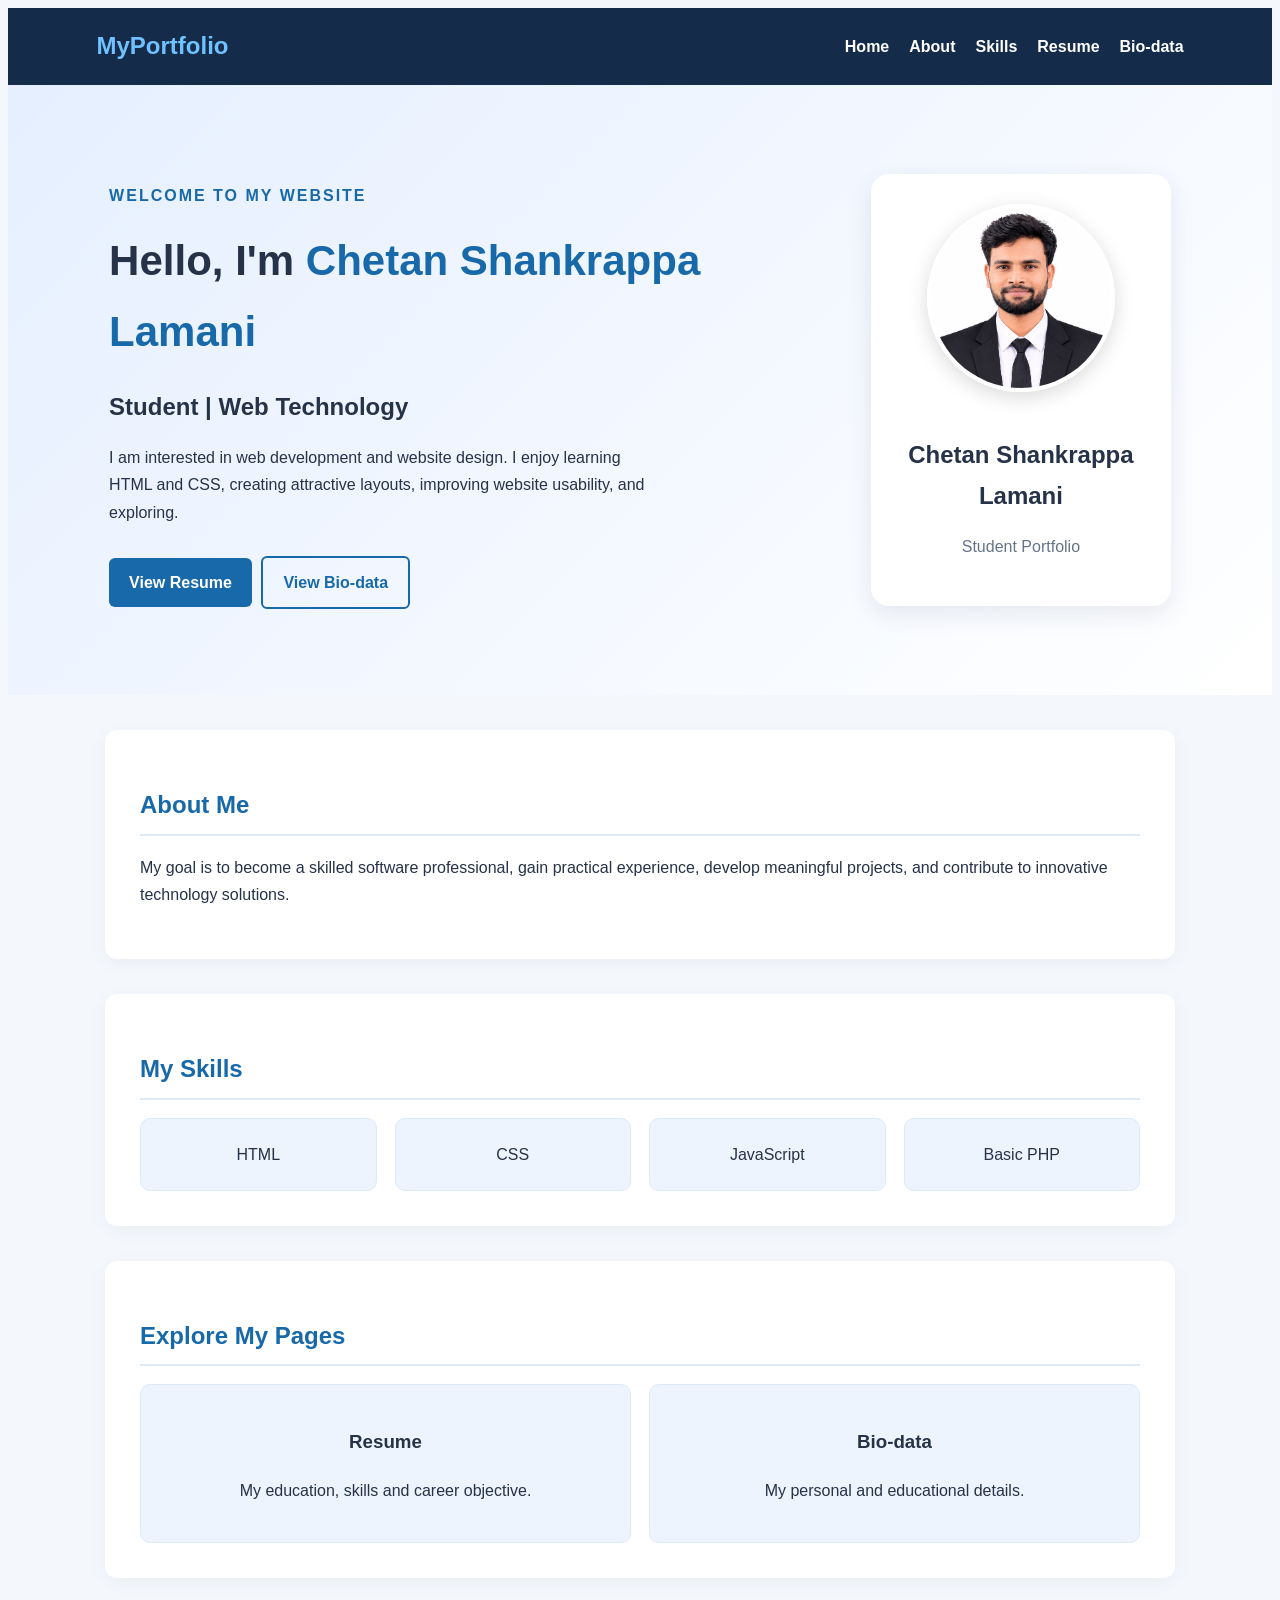
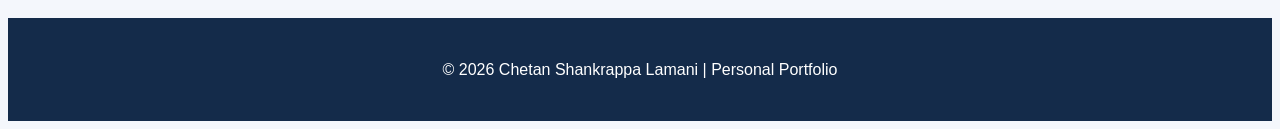
==== index.html @ 170b8dfc "Add files via upload" ====
<!DOCTYPE html>
<html lang="en">
<head>
    <meta charset="UTF-8">
    <meta name="viewport" content="width=device-width, initial-scale=1.0">
    <title>My Personal Portfolio</title>
    <link rel="stylesheet" href="style.css">

    <style>
        .profile {
            text-align: center;
        }

        .profile-photo {
            width: 180px;
            height: 180px;
            object-fit: cover;
            border-radius: 50%;
            border: 4px solid white;
            box-shadow: 0 5px 20px rgba(0, 0, 0, 0.15);
            margin-bottom: 15px;
        }
    </style>
</head>
<body>

<nav>
    <div class="logo">MyPortfolio</div>
    <div class="nav-links">
        <a href="index.html">Home</a>
        <a href="#about">About</a>
        <a href="#skills">Skills</a>
        <a href="resume.html">Resume</a>
        <a href="biodata.html">Bio-data</a>
    </div>
</nav>

<section class="hero">
    <div class="hero-text">
        <p class="welcome">WELCOME TO MY WEBSITE</p>

        <h1>Hello, I'm
            <span>Chetan Shankrappa Lamani</span>
        </h1>

        <h2>Student | Web Technology</h2>

        <p>
          I am interested in web development and website design.
                I enjoy learning HTML and CSS, creating attractive
                layouts, improving website usability, and exploring.        </p>

        <a class="btn" href="resume.html">View Resume</a>

        <a class="btn btn-outline" href="biodata.html">
            View Bio-data
        </a>
    </div>

    <!-- UPDATED: Profile photo replaces the graduation emoji -->
    <div class="profile">
        <img
            src="Myphoto.jpg"
            alt="Chetan Shankrappa Lamani"
            class="profile-photo"
        >

        <h2>Chetan Shankrappa Lamani</h2>
        <p>Student Portfolio</p>
    </div>
</section>

<section id="about" class="content-section">
    <h2>About Me</h2>
    <p>
          My goal is to become a skilled software professional,
                gain practical experience, develop meaningful projects,
                and contribute to innovative technology solutions.
            </p>
    </p>
</section>

<section id="skills" class="content-section">
    <h2>My Skills</h2>

    <div class="cards">
        <div class="card">HTML</div>
        <div class="card">CSS</div>
        <div class="card">JavaScript</div>
        <div class="card">Basic PHP</div>
    </div>
</section>

<section class="content-section">
    <h2>Explore My Pages</h2>

    <div class="cards">
        <a class="card page-card" href="resume.html">
            <h3>Resume</h3>
            <p>My education, skills and career objective.</p>
        </a>

        <a class="card page-card" href="biodata.html">
            <h3>Bio-data</h3>
            <p>My personal and educational details.</p>
        </a>
    </div>
</section>

<footer>
    <p>© 2026 Chetan Shankrappa Lamani | Personal Portfolio</p>
</footer>

</body>
</html>
---- style.css ----
```css
* {
    margin: 0;
    padding: 0;
    box-sizing: border-box;
}

html {
    scroll-behavior: smooth;
}

body {
    font-family: Arial, sans-serif;
    background: #f4f7fc;
    color: #263247;
    line-height: 1.7;
}

nav {
    background: #142b4a;
    color: white;
    padding: 18px 7%;
    display: flex;
    justify-content: space-between;
    align-items: center;
    flex-wrap: wrap;
    gap: 15px;
}

.logo {
    font-size: 24px;
    font-weight: bold;
    color: #70c1ff;
}

.nav-links {
    display: flex;
    flex-wrap: wrap;
    gap: 20px;
}

nav a {
    color: white;
    text-decoration: none;
    font-weight: bold;
}

nav a:hover {
    color: #70c1ff;
}

.hero {
    min-height: 470px;
    padding: 70px 8%;
    display: flex;
    justify-content: space-between;
    align-items: center;
    gap: 40px;
    flex-wrap: wrap;
    background: linear-gradient(135deg, #e5efff, #ffffff);
}

.hero-text {
    flex: 1;
    min-width: 260px;
}

.welcome {
    color: #1769aa;
    font-weight: bold;
    letter-spacing: 2px;
}

.hero h1 {
    font-size: 42px;
    margin: 12px 0;
}

.hero h1 span {
    color: #1769aa;
}

.hero h2 {
    margin-bottom: 15px;
}

.hero-text > p:not(.welcome) {
    max-width: 550px;
    margin-bottom: 25px;
}

.btn {
    display: inline-block;
    padding: 11px 20px;
    margin: 5px 5px 5px 0;
    background: #1769aa;
    color: white;
    border-radius: 6px;
    text-decoration: none;
    font-weight: bold;
}

.btn:hover {
    background: #104c80;
}

.btn-outline {
    background: transparent;
    border: 2px solid #1769aa;
    color: #1769aa;
}

.profile {
    width: 260px;
    text-align: center;
    background: white;
    padding: 30px 20px;
    border-radius: 18px;
    box-shadow: 0 8px 25px #142b4a18;
    margin: auto;
}

.avatar {
    font-size: 90px;
    background: #e5efff;
    border-radius: 50%;
    width: 160px;
    height: 160px;
    display: flex;
    justify-content: center;
    align-items: center;
    margin: 0 auto 15px;
}

.profile p {
    color: #65748b;
}

.content-section {
    max-width: 1000px;
    margin: 35px auto;
    padding: 35px;
    background: white;
    border-radius: 12px;
    box-shadow: 0 4px 18px #142b4a0c;
}

.content-section h2 {
    color: #1769aa;
    margin-bottom: 18px;
    border-bottom: 2px solid #dce9f8;
    padding-bottom: 8px;
}

.cards {
    display: flex;
    flex-wrap: wrap;
    gap: 18px;
}

.card {
    flex: 1;
    min-width: 150px;
    padding: 22px;
    border-radius: 10px;
    background: #edf4fd;
    text-align: center;
    border: 1px solid #dce9f8;
}

.page-card {
    text-decoration: none;
    color: #263247;
}

.page-card:hover {
    background: #dcecff;
}

footer {
    background: #142b4a;
    color: white;
    text-align: center;
    padding: 22px;
    margin-top: 40px;
}

/* Resume and Bio-data pages */

.resume-container {
    max-width: 850px;
    margin: 35px auto;
    background: white;
    padding: 35px;
    border-radius: 12px;
    box-shadow: 0 4px 20px #142b4a15;
}

.resume-header {
    background: #142b4a;
    color: white;
    text-align: center;
    padding: 25px;
    border-radius: 10px;
}

.resume-container section {
    margin-top: 25px;
}

.resume-container section h2 {
    color: #1769aa;
    border-bottom: 2px solid #dce9f8;
    margin-bottom: 12px;
    padding-bottom: 5px;
}

.resume-container li {
    margin-left: 25px;
}

table {
    width: 100%;
    border-collapse: collapse;
    margin-top: 15px;
}

th, td {
    border: 1px solid #ccd7e5;
    padding: 10px;
    text-align: left;
}

th {
    background: #1769aa;
    color: white;
}

@media (max-width: 650px) {
    nav {
        justify-content: center;
    }

    .nav-links {
        justify-content: center;
        gap: 12px;
    }

    .hero {
        padding: 40px 6%;
        text-align: center;
    }

    .hero h1 {
        font-size: 32px;
    }

    .content-section {
        margin: 18px;
        padding: 22px;
    }

    .resume-container {
        margin: 15px;
        padding: 18px;
        overflow-x: auto;
    }
}
```
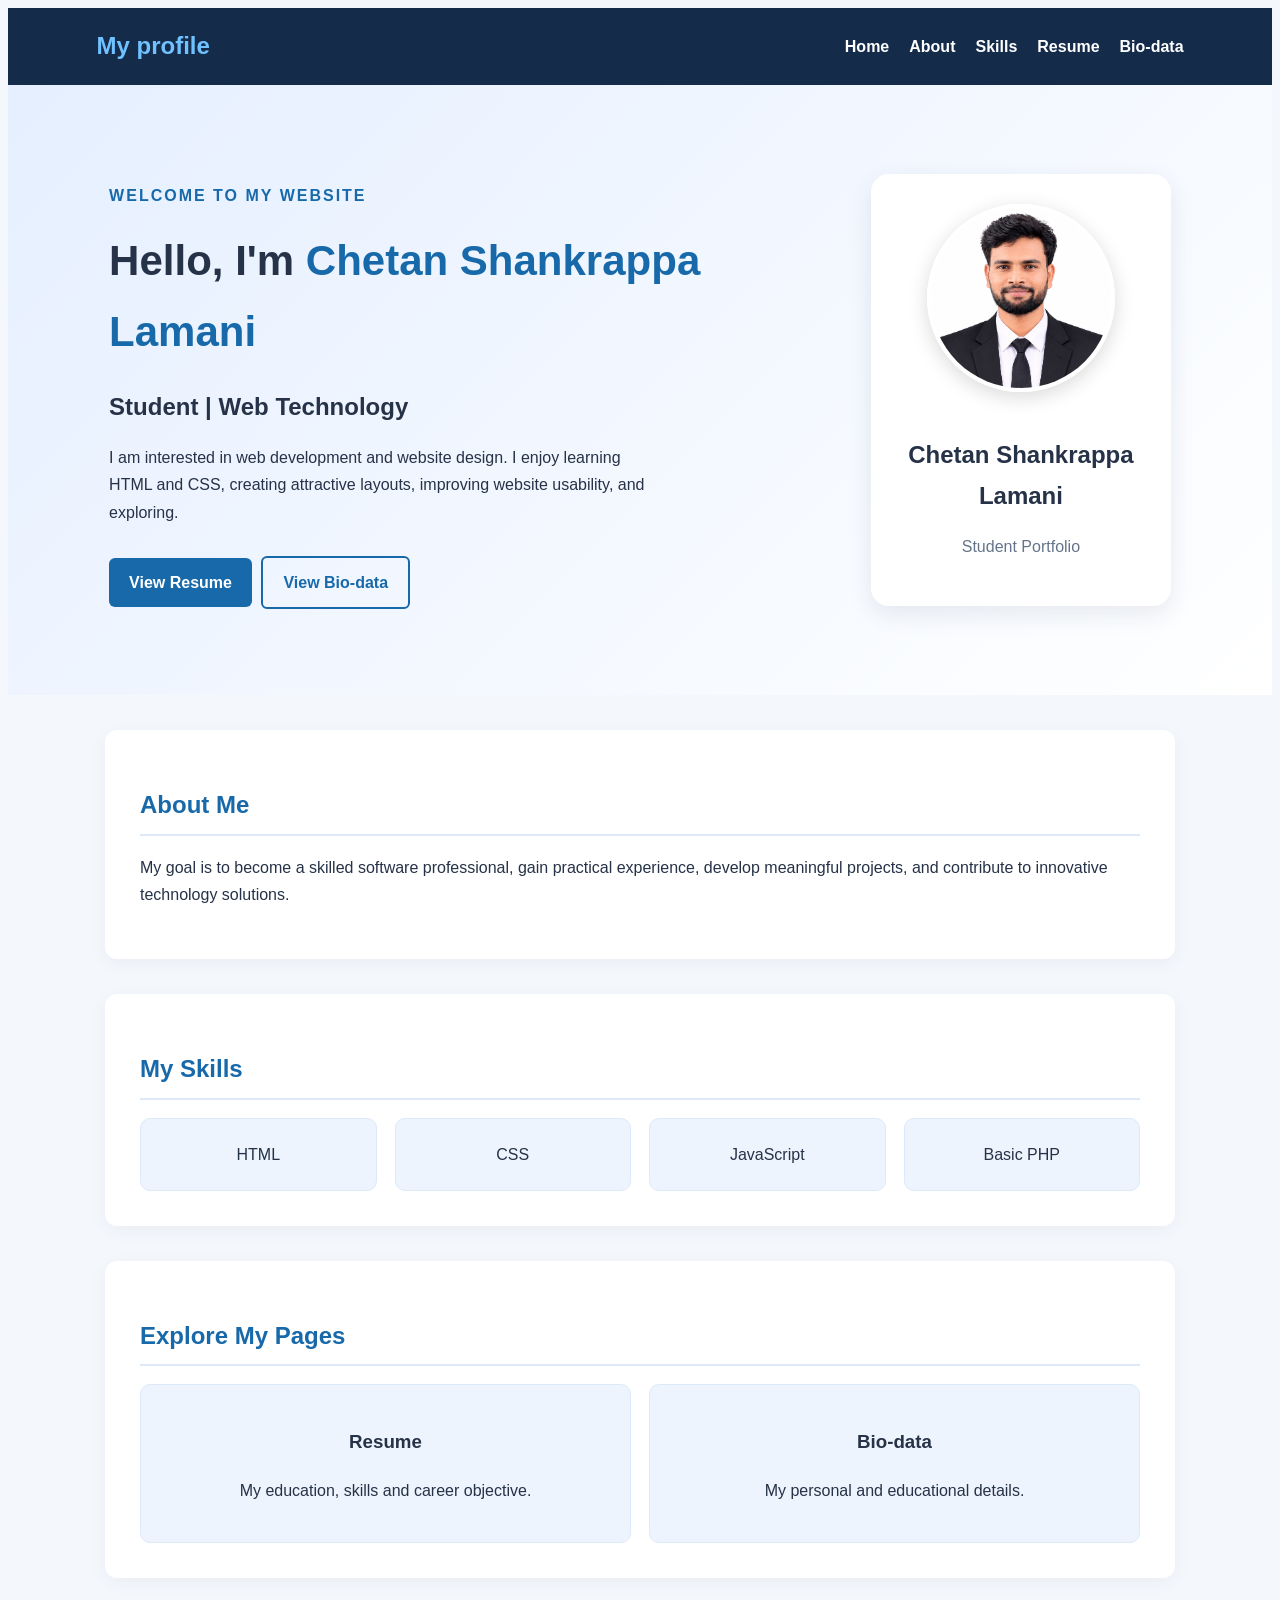
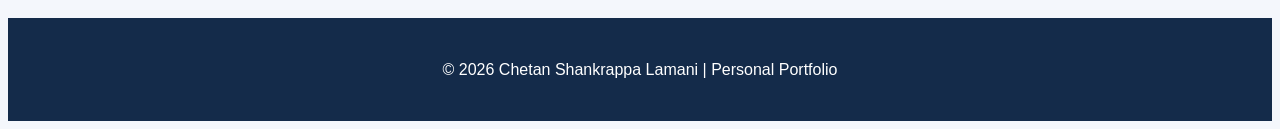
==== commit 72c68261: "Refactor index.html structure and content" ====
--- a/index.html
+++ b/index.html
@@ -4,7 +4,7 @@
 <head>
     <meta charset="UTF-8">
     <meta name="viewport" content="width=device-width, initial-scale=1.0">
-    <title>My Personal Portfolio</title>
+    <title>Chetan Shankrappa Lamani</title>
     <link rel="stylesheet" href="style.css">
 
     <style>
@@ -26,7 +26,7 @@
 <body>
 
 <nav>
-    <div class="logo">MyPortfolio</div>
+    <div class="logo">My profile</div>
     <div class="nav-links">
         <a href="index.html">Home</a>
         <a href="#about">About</a>
